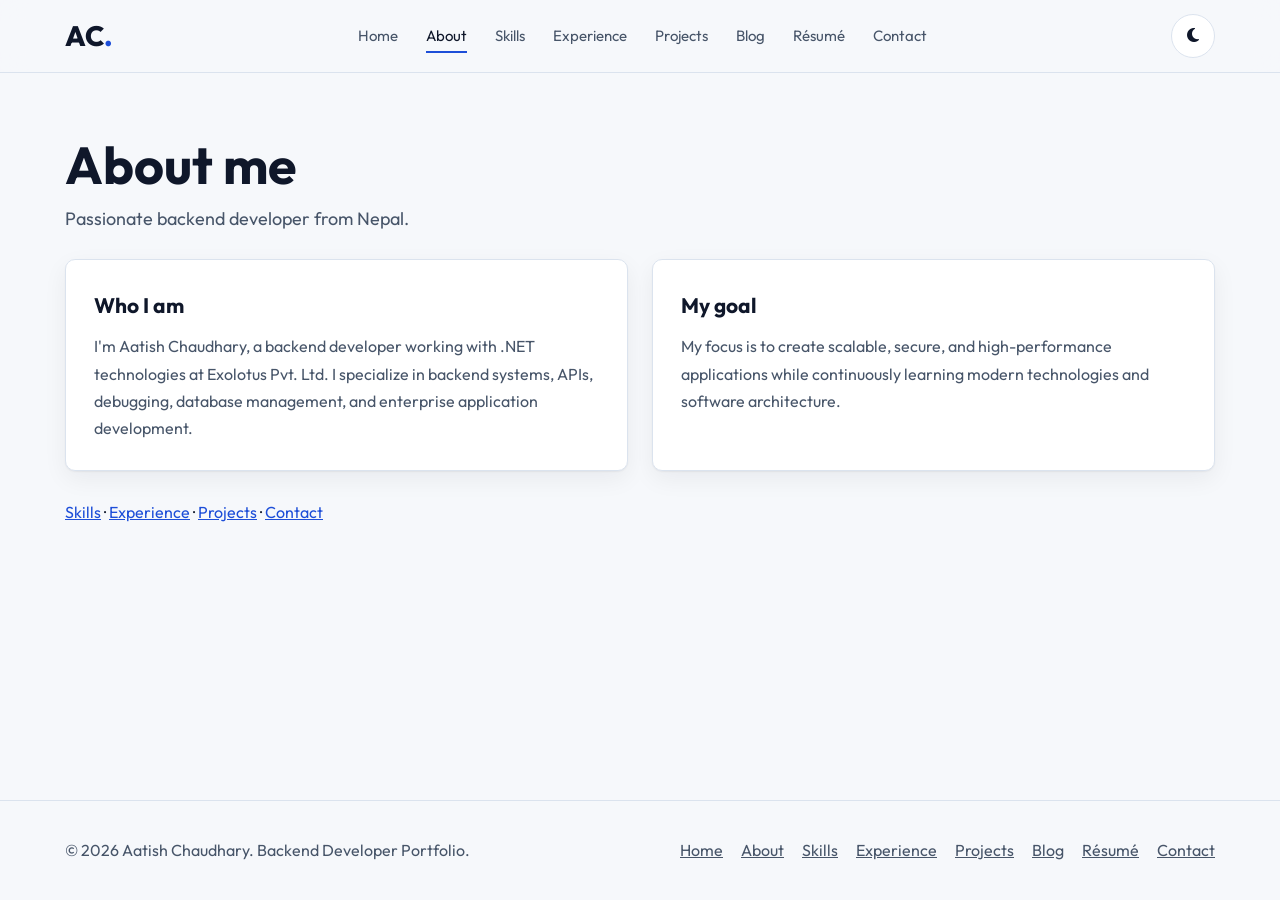
==== about.html @ acc93df8 "new changes" ====
<!DOCTYPE html>
<html lang="en" data-theme="light">
<head>
<script async src="https://www.googletagmanager.com/gtag/js?id=G-N136J5QZ70"></script>
<script>window.dataLayer=window.dataLayer||[];function gtag(){dataLayer.push(arguments)}gtag('js',new Date());gtag('config','G-N136J5QZ70');</script>
<script>try{var t=localStorage.getItem('theme')||(matchMedia('(prefers-color-scheme: dark)').matches?'dark':'light');document.documentElement.dataset.theme=t}catch(e){}</script>
<meta charset="UTF-8"><meta name="viewport" content="width=device-width, initial-scale=1.0">
<title>About Aatish Chaudhary | .NET Backend Developer from Nepal</title><meta name="description" content="Learn about Aatish Chaudhary, a .NET backend developer from Nepal focused on scalable, secure APIs, database management and enterprise applications.">
<link rel="canonical" href="https://aatishchaudhary.com.np/about.html">
<meta property="og:title" content="About Aatish Chaudhary | .NET Backend Developer from Nepal"><meta property="og:description" content="Learn about Aatish Chaudhary, a .NET backend developer from Nepal focused on scalable, secure APIs, database management and enterprise applications."><meta property="og:type" content="website"><meta property="og:url" content="https://aatishchaudhary.com.np/about.html">
<link rel="preconnect" href="https://fonts.googleapis.com"><link rel="preconnect" href="https://fonts.gstatic.com" crossorigin>
<link href="https://fonts.googleapis.com/css2?family=Outfit:wght@300;400;500;600;700;800&display=swap" rel="stylesheet">
<link rel="stylesheet" href="https://cdnjs.cloudflare.com/ajax/libs/font-awesome/6.5.2/css/all.min.css"/>
<link rel="stylesheet" href="assets/css/portfolio.css">
<script src="assets/js/portfolio.js" defer></script>
<script type="application/ld+json">{"@context": "https://schema.org", "@type": "BreadcrumbList", "itemListElement": [{"@type": "ListItem", "position": 1, "name": "Home", "item": "https://aatishchaudhary.com.np/"}, {"@type": "ListItem", "position": 2, "name": "About", "item": "https://aatishchaudhary.com.np/about.html"}]}</script>
</head>
<body data-page="about"><main><div class="container"><div class="page-head"><h1>About me</h1><p>Passionate backend developer from Nepal.</p></div>
<div class="grid"><div class="card"><h3>Who I am</h3><p>I'm Aatish Chaudhary, a backend developer working with .NET technologies at Exolotus Pvt. Ltd. I specialize in backend systems, APIs, debugging, database management, and enterprise application development.</p></div>
<div class="card"><h3>My goal</h3><p>My focus is to create scalable, secure, and high-performance applications while continuously learning modern technologies and software architecture.</p></div></div>
<p style="margin-top:28px"><a href="skills.html">Skills</a> · <a href="experience.html">Experience</a> · <a href="projects.html">Projects</a> · <a href="contact.html">Contact</a></p></div></main></body></html>
---- assets/css/portfolio.css ----
:root{--bg:#f6f8fb;--surface:#fff;--text:#0f172a;--muted:#475569;--line:#dbe3ee;--accent:#1d4ed8;--accent-soft:#e0e9ff;--on-accent:#fff;--bgimg:.05;--r:10px;--shadow:0 1px 2px rgba(15,23,42,.06),0 8px 24px rgba(15,23,42,.06)}
:root[data-theme=dark]{--bg:#020617;--surface:#0b1426;--text:#f1f5f9;--muted:#a9b8cc;--line:#1e2b45;--accent:#60a5fa;--accent-soft:#13264d;--on-accent:#04122e;--bgimg:.1;--shadow:0 8px 24px rgba(0,0,0,.4)}
*{margin:0;padding:0;box-sizing:border-box}
html{scroll-behavior:smooth}
body{font-family:'Outfit',system-ui,sans-serif;background:var(--bg);color:var(--text);line-height:1.7;overflow-x:hidden;min-height:100vh;display:flex;flex-direction:column}
body::before{content:'';position:fixed;inset:0;background:url('https://images.unsplash.com/photo-1516321318423-f06f85e504b3?q=80&w=1600&auto=format&fit=crop') center/cover;opacity:var(--bgimg);z-index:-1}
main{flex:1}
a{color:var(--accent)}
:focus-visible{outline:3px solid var(--accent);outline-offset:3px}
.container{width:90%;max-width:1150px;margin:auto}
.skip{position:absolute;left:-999px}.skip:focus{left:8px;top:8px;background:var(--surface);padding:8px 12px;z-index:99}
header{position:sticky;top:0;z-index:50;background:color-mix(in srgb,var(--bg) 88%,transparent);backdrop-filter:blur(12px);border-bottom:1px solid var(--line)}
nav{height:72px;display:flex;align-items:center;justify-content:space-between;gap:16px}
.logo{font-size:28px;font-weight:800;color:var(--text);text-decoration:none}.logo span{color:var(--accent)}
.nav-links{display:flex;gap:28px;list-style:none}
.nav-links a{color:var(--muted);text-decoration:none;font-size:15px;padding:6px 0;border-bottom:2px solid transparent}
.nav-links a:hover{color:var(--text)}.nav-links a[aria-current=page]{color:var(--text);border-color:var(--accent)}
.icon-btn{width:44px;height:44px;border-radius:50%;border:1px solid var(--line);background:var(--surface);color:var(--text);cursor:pointer;font-size:16px}
.right{display:flex;gap:10px;align-items:center}.menu-btn{display:none}
.btn{display:inline-block;padding:13px 26px;border-radius:var(--r);font:600 15px 'Outfit',sans-serif;text-decoration:none;border:1px solid var(--line);color:var(--text);background:var(--surface);cursor:pointer;transition:transform .2s}
.btn:hover{transform:translateY(-2px)}.btn-primary{background:var(--accent);color:var(--on-accent);border-color:var(--accent)}
.hero{padding:72px 0}
.hero-grid{display:grid;grid-template-columns:1.15fr .85fr;gap:56px;align-items:center}
.hero h1{font-size:clamp(40px,7vw,72px);line-height:1.05;font-weight:800;margin-bottom:12px}
.typing{font-size:clamp(22px,3.5vw,32px);font-weight:600;color:var(--accent);min-height:46px}
.hero p.lead{color:var(--muted);max-width:60ch;font-size:18px;margin:12px 0 28px}
.row{display:flex;gap:14px;flex-wrap:wrap;align-items:center}
.social{display:flex;gap:12px;margin-top:28px}
.social a{width:44px;height:44px;border-radius:50%;border:1px solid var(--line);display:grid;place-items:center;color:var(--muted);text-decoration:none;background:var(--surface)}
.social a:hover{color:var(--accent);border-color:var(--accent)}
.photo{max-width:440px;margin-inline:auto;padding:12px;border:1px solid var(--line);border-radius:18px;background:var(--surface);box-shadow:var(--shadow)}
.photo img{display:block;width:100%;aspect-ratio:4/5;object-fit:cover;object-position:top;border-radius:10px}
section.block{padding:72px 0}
.page-head{padding:64px 0 24px}.page-head h1{font-size:clamp(34px,5vw,52px);line-height:1.1}.page-head p{color:var(--muted);max-width:60ch;margin-top:10px;font-size:18px}
h2.title{font-size:clamp(28px,4vw,38px);margin-bottom:8px}.sub{color:var(--muted);margin-bottom:32px;max-width:60ch}
.grid{display:grid;grid-template-columns:repeat(auto-fit,minmax(280px,1fr));gap:24px}
.card{background:var(--surface);border:1px solid var(--line);border-radius:var(--r);padding:28px;box-shadow:var(--shadow)}
.card h3{font-size:21px;margin-bottom:10px}.card p,.card li{color:var(--muted)}.card ul{padding-left:20px}
.card .ico{font-size:30px;color:var(--accent);margin-bottom:14px}
.card img.proj{display:block;width:100%;aspect-ratio:16/10;object-fit:cover;border-radius:8px;margin-bottom:18px}
.tags{display:flex;gap:8px;flex-wrap:wrap;margin-top:16px;list-style:none;padding:0!important}
.tags li{background:var(--accent-soft);color:var(--accent)!important;padding:4px 12px;border-radius:50px;font-size:13px}
.filters{display:flex;gap:8px;flex-wrap:wrap;margin-bottom:28px}
.filters button{padding:9px 16px;border-radius:50px;border:1px solid var(--line);background:var(--surface);color:var(--text);font:500 14px 'Outfit',sans-serif;cursor:pointer;min-height:44px}
.filters button[aria-pressed=true]{background:var(--accent);color:var(--on-accent);border-color:var(--accent)}
.empty{padding:32px;text-align:center;color:var(--muted);border:1px dashed var(--line);border-radius:var(--r)}
.timeline{border-left:2px solid var(--line);padding-left:28px;margin-left:6px}
.timeline .card{position:relative}.timeline .card::before{content:'';position:absolute;left:-37px;top:34px;width:14px;height:14px;border-radius:50%;background:var(--accent);border:3px solid var(--bg)}
form label{display:block;font-weight:500;margin:0 0 6px}
form .f{margin-bottom:18px}
form input,form textarea{width:100%;padding:13px;border-radius:var(--r);border:1px solid var(--line);background:var(--bg);color:var(--text);font:inherit}
form textarea{min-height:140px;resize:vertical}
form [aria-invalid=true]{border-color:#dc2626}
.err{color:#dc2626;font-size:14px;min-height:20px}:root[data-theme=dark] .err{color:#f87171}
#status{margin-top:16px;padding:12px 14px;border-radius:var(--r);background:var(--accent-soft)}#status:empty{display:none}
footer{border-top:1px solid var(--line);padding:36px 0;color:var(--muted);margin-top:40px}
footer .container{display:flex;justify-content:space-between;gap:16px;flex-wrap:wrap}
footer ul{display:flex;gap:18px;list-style:none;flex-wrap:wrap}footer a{color:var(--muted)}
@media(max-width:992px){.hero-grid{grid-template-columns:1fr}.photo{order:-1;max-width:340px}}
@media(max-width:768px){.menu-btn{display:block}
.nav-links{display:none;position:absolute;top:72px;left:0;right:0;flex-direction:column;gap:0;background:var(--surface);border-bottom:1px solid var(--line);padding:8px 5%}
.nav-links.open{display:flex}.nav-links a{display:block;padding:14px 0;border:0}}
@media(prefers-reduced-motion:reduce){*{transition:none!important;scroll-behavior:auto!important}}
.prose{max-width:70ch}.prose p{margin-bottom:14px;color:var(--muted)}.prose h2{margin:28px 0 10px}.crumb{font-size:14px;color:var(--muted);padding-top:24px}.crumb a{color:var(--muted)}
@media print{header,footer,.noprint,body::before{display:none!important}body{background:#fff;color:#000}.card{box-shadow:none}}
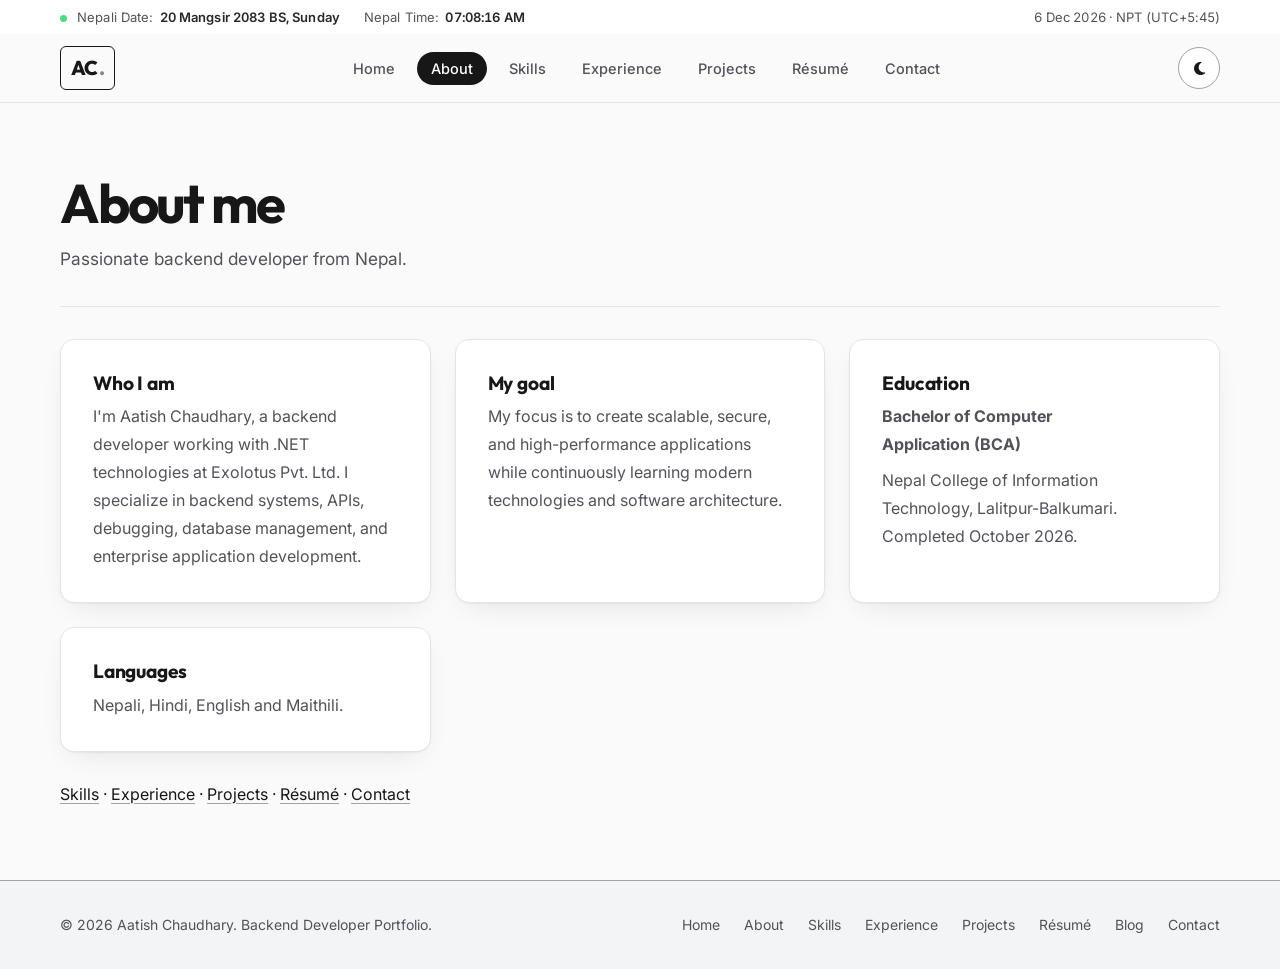
==== commit 43bd32ab: "new site" ====
--- a/about.html
+++ b/about.html
@@ -7,15 +7,18 @@
 <meta charset="UTF-8"><meta name="viewport" content="width=device-width, initial-scale=1.0">
 <title>About Aatish Chaudhary | .NET Backend Developer from Nepal</title><meta name="description" content="Learn about Aatish Chaudhary, a .NET backend developer from Nepal focused on scalable, secure APIs, database management and enterprise applications.">
 <link rel="canonical" href="https://aatishchaudhary.com.np/about.html">
-<meta property="og:title" content="About Aatish Chaudhary | .NET Backend Developer from Nepal"><meta property="og:description" content="Learn about Aatish Chaudhary, a .NET backend developer from Nepal focused on scalable, secure APIs, database management and enterprise applications."><meta property="og:type" content="website"><meta property="og:url" content="https://aatishchaudhary.com.np/about.html">
+<meta property="og:title" content="About Aatish Chaudhary | .NET Backend Developer from Nepal"><meta property="og:description" content="Learn about Aatish Chaudhary, a .NET backend developer from Nepal focused on scalable, secure APIs, database management and enterprise applications."><meta property="og:type" content="website"><meta property="og:url" content="https://aatishchaudhary.com.np/about.html"><meta property="og:image" content="https://raw.githubusercontent.com/aatishchuadhary/portfolio-of-aatish/main/WhatsApp%20Image%202025-12-04%20at%2020.26.14_7cd4a3ca.jpg">
 <link rel="preconnect" href="https://fonts.googleapis.com"><link rel="preconnect" href="https://fonts.gstatic.com" crossorigin>
-<link href="https://fonts.googleapis.com/css2?family=Outfit:wght@300;400;500;600;700;800&display=swap" rel="stylesheet">
+<link href="https://fonts.googleapis.com/css2?family=Inter:wght@400;500;600&family=Outfit:wght@300;400;500;600;700;800&display=swap" rel="stylesheet">
 <link rel="stylesheet" href="https://cdnjs.cloudflare.com/ajax/libs/font-awesome/6.5.2/css/all.min.css"/>
 <link rel="stylesheet" href="assets/css/portfolio.css">
+<script src="assets/js/nepali-date.js" defer></script>
 <script src="assets/js/portfolio.js" defer></script>
 <script type="application/ld+json">{"@context": "https://schema.org", "@type": "BreadcrumbList", "itemListElement": [{"@type": "ListItem", "position": 1, "name": "Home", "item": "https://aatishchaudhary.com.np/"}, {"@type": "ListItem", "position": 2, "name": "About", "item": "https://aatishchaudhary.com.np/about.html"}]}</script>
 </head>
 <body data-page="about"><main><div class="container"><div class="page-head"><h1>About me</h1><p>Passionate backend developer from Nepal.</p></div>
 <div class="grid"><div class="card"><h3>Who I am</h3><p>I'm Aatish Chaudhary, a backend developer working with .NET technologies at Exolotus Pvt. Ltd. I specialize in backend systems, APIs, debugging, database management, and enterprise application development.</p></div>
-<div class="card"><h3>My goal</h3><p>My focus is to create scalable, secure, and high-performance applications while continuously learning modern technologies and software architecture.</p></div></div>
-<p style="margin-top:28px"><a href="skills.html">Skills</a> · <a href="experience.html">Experience</a> · <a href="projects.html">Projects</a> · <a href="contact.html">Contact</a></p></div></main></body></html>
+<div class="card"><h3>My goal</h3><p>My focus is to create scalable, secure, and high-performance applications while continuously learning modern technologies and software architecture.</p></div>
+<div class="card"><h3>Education</h3><p><strong>Bachelor of Computer Application (BCA)</strong></p><p>Nepal College of Information Technology, Lalitpur-Balkumari. Completed October 2026.</p></div>
+<div class="card"><h3>Languages</h3><p>Nepali, Hindi, English and Maithili.</p></div></div>
+<p style="margin-top:28px"><a href="skills.html">Skills</a> · <a href="experience.html">Experience</a> · <a href="projects.html">Projects</a> · <a href="resume.html">Résumé</a> · <a href="contact.html">Contact</a></p></div></main></body></html>
--- a/assets/css/portfolio.css
+++ b/assets/css/portfolio.css
@@ -1,65 +1,798 @@
-:root{--bg:#f6f8fb;--surface:#fff;--text:#0f172a;--muted:#475569;--line:#dbe3ee;--accent:#1d4ed8;--accent-soft:#e0e9ff;--on-accent:#fff;--bgimg:.05;--r:10px;--shadow:0 1px 2px rgba(15,23,42,.06),0 8px 24px rgba(15,23,42,.06)}
-:root[data-theme=dark]{--bg:#020617;--surface:#0b1426;--text:#f1f5f9;--muted:#a9b8cc;--line:#1e2b45;--accent:#60a5fa;--accent-soft:#13264d;--on-accent:#04122e;--bgimg:.1;--shadow:0 8px 24px rgba(0,0,0,.4)}
+/* Aatish Chaudhary portfolio — black & white design system. Static, no build step. */
+
+/* Aatish Chaudhary Portfolio — Accessible Light & Dark Theme */
+
+:root {
+  color-scheme: light;
+
+  --bg: #fafafa;
+  --surface: #ffffff;
+  --surface-2: #f3f4f6;
+
+  --text: #171717;
+  --muted: #52525b;
+  --line: #e4e4e7;
+  --line-strong: #a1a1aa;
+
+  --accent: #2563eb;
+  --on-ink: #ffffff;
+  --ink: #171717;
+
+  /* Date and time bar */
+  --bar-bg: #ffffff;
+  --bar-text: #27272a;
+  --bar-muted: #52525b;
+
+  --bgimg: 0.035;
+  --bgfilter: grayscale(1);
+
+  --r: 6px;
+  --r-lg: 12px;
+
+  --shadow:
+    0 1px 2px rgba(0, 0, 0, 0.05),
+    0 10px 30px -12px rgba(0, 0, 0, 0.12);
+
+  --shadow-hover:
+    0 2px 4px rgba(0, 0, 0, 0.06),
+    0 18px 40px -14px rgba(0, 0, 0, 0.2);
+
+  --font-head: 'Outfit', system-ui, sans-serif;
+  --font-body: 'Inter', system-ui, -apple-system, 'Segoe UI', sans-serif;
+
+  --s1: 4px;
+  --s2: 8px;
+  --s3: 12px;
+  --s4: 16px;
+  --s5: 24px;
+  --s6: 32px;
+  --s7: 48px;
+  --s8: 72px;
+  --s9: 104px;
+}
+
+/* DARK MODE */
+:root[data-theme="dark"] {
+  color-scheme: dark;
+
+  --bg: #111113;
+  --surface: #18181b;
+  --surface-2: #232327;
+
+  --text: #f4f4f5;
+  --muted: #b4b4bd;
+  --line: #303036;
+  --line-strong: #52525b;
+
+  --accent: #93b4ff;
+  --on-ink: #111113;
+  --ink: #f4f4f5;
+
+  /* Date and time bar */
+  --bar-bg: #18181b;
+  --bar-text: #f4f4f5;
+  --bar-muted: #b4b4bd;
+
+  --bgimg: 0.06;
+  --bgfilter: grayscale(1);
+
+  --shadow:
+    0 1px 2px rgba(0, 0, 0, 0.4),
+    0 12px 32px -12px rgba(0, 0, 0, 0.7);
+
+  --shadow-hover:
+    0 2px 4px rgba(0, 0, 0, 0.5),
+    0 20px 44px -14px rgba(0, 0, 0, 0.85);
+}
+
+
 *{margin:0;padding:0;box-sizing:border-box}
-html{scroll-behavior:smooth}
-body{font-family:'Outfit',system-ui,sans-serif;background:var(--bg);color:var(--text);line-height:1.7;overflow-x:hidden;min-height:100vh;display:flex;flex-direction:column}
-body::before{content:'';position:fixed;inset:0;background:url('https://images.unsplash.com/photo-1516321318423-f06f85e504b3?q=80&w=1600&auto=format&fit=crop') center/cover;opacity:var(--bgimg);z-index:-1}
-main{flex:1}
-a{color:var(--accent)}
-:focus-visible{outline:3px solid var(--accent);outline-offset:3px}
-.container{width:90%;max-width:1150px;margin:auto}
-.skip{position:absolute;left:-999px}.skip:focus{left:8px;top:8px;background:var(--surface);padding:8px 12px;z-index:99}
-header{position:sticky;top:0;z-index:50;background:color-mix(in srgb,var(--bg) 88%,transparent);backdrop-filter:blur(12px);border-bottom:1px solid var(--line)}
-nav{height:72px;display:flex;align-items:center;justify-content:space-between;gap:16px}
-.logo{font-size:28px;font-weight:800;color:var(--text);text-decoration:none}.logo span{color:var(--accent)}
-.nav-links{display:flex;gap:28px;list-style:none}
-.nav-links a{color:var(--muted);text-decoration:none;font-size:15px;padding:6px 0;border-bottom:2px solid transparent}
-.nav-links a:hover{color:var(--text)}.nav-links a[aria-current=page]{color:var(--text);border-color:var(--accent)}
-.icon-btn{width:44px;height:44px;border-radius:50%;border:1px solid var(--line);background:var(--surface);color:var(--text);cursor:pointer;font-size:16px}
-.right{display:flex;gap:10px;align-items:center}.menu-btn{display:none}
-.btn{display:inline-block;padding:13px 26px;border-radius:var(--r);font:600 15px 'Outfit',sans-serif;text-decoration:none;border:1px solid var(--line);color:var(--text);background:var(--surface);cursor:pointer;transition:transform .2s}
-.btn:hover{transform:translateY(-2px)}.btn-primary{background:var(--accent);color:var(--on-accent);border-color:var(--accent)}
-.hero{padding:72px 0}
-.hero-grid{display:grid;grid-template-columns:1.15fr .85fr;gap:56px;align-items:center}
-.hero h1{font-size:clamp(40px,7vw,72px);line-height:1.05;font-weight:800;margin-bottom:12px}
-.typing{font-size:clamp(22px,3.5vw,32px);font-weight:600;color:var(--accent);min-height:46px}
-.hero p.lead{color:var(--muted);max-width:60ch;font-size:18px;margin:12px 0 28px}
-.row{display:flex;gap:14px;flex-wrap:wrap;align-items:center}
-.social{display:flex;gap:12px;margin-top:28px}
-.social a{width:44px;height:44px;border-radius:50%;border:1px solid var(--line);display:grid;place-items:center;color:var(--muted);text-decoration:none;background:var(--surface)}
-.social a:hover{color:var(--accent);border-color:var(--accent)}
-.photo{max-width:440px;margin-inline:auto;padding:12px;border:1px solid var(--line);border-radius:18px;background:var(--surface);box-shadow:var(--shadow)}
-.photo img{display:block;width:100%;aspect-ratio:4/5;object-fit:cover;object-position:top;border-radius:10px}
-section.block{padding:72px 0}
-.page-head{padding:64px 0 24px}.page-head h1{font-size:clamp(34px,5vw,52px);line-height:1.1}.page-head p{color:var(--muted);max-width:60ch;margin-top:10px;font-size:18px}
-h2.title{font-size:clamp(28px,4vw,38px);margin-bottom:8px}.sub{color:var(--muted);margin-bottom:32px;max-width:60ch}
-.grid{display:grid;grid-template-columns:repeat(auto-fit,minmax(280px,1fr));gap:24px}
-.card{background:var(--surface);border:1px solid var(--line);border-radius:var(--r);padding:28px;box-shadow:var(--shadow)}
-.card h3{font-size:21px;margin-bottom:10px}.card p,.card li{color:var(--muted)}.card ul{padding-left:20px}
-.card .ico{font-size:30px;color:var(--accent);margin-bottom:14px}
-.card img.proj{display:block;width:100%;aspect-ratio:16/10;object-fit:cover;border-radius:8px;margin-bottom:18px}
-.tags{display:flex;gap:8px;flex-wrap:wrap;margin-top:16px;list-style:none;padding:0!important}
-.tags li{background:var(--accent-soft);color:var(--accent)!important;padding:4px 12px;border-radius:50px;font-size:13px}
-.filters{display:flex;gap:8px;flex-wrap:wrap;margin-bottom:28px}
-.filters button{padding:9px 16px;border-radius:50px;border:1px solid var(--line);background:var(--surface);color:var(--text);font:500 14px 'Outfit',sans-serif;cursor:pointer;min-height:44px}
-.filters button[aria-pressed=true]{background:var(--accent);color:var(--on-accent);border-color:var(--accent)}
-.empty{padding:32px;text-align:center;color:var(--muted);border:1px dashed var(--line);border-radius:var(--r)}
-.timeline{border-left:2px solid var(--line);padding-left:28px;margin-left:6px}
-.timeline .card{position:relative}.timeline .card::before{content:'';position:absolute;left:-37px;top:34px;width:14px;height:14px;border-radius:50%;background:var(--accent);border:3px solid var(--bg)}
-form label{display:block;font-weight:500;margin:0 0 6px}
-form .f{margin-bottom:18px}
-form input,form textarea{width:100%;padding:13px;border-radius:var(--r);border:1px solid var(--line);background:var(--bg);color:var(--text);font:inherit}
+html{scroll-behavior:smooth;-webkit-text-size-adjust:100%}
+html.theme-anim *,html.theme-anim *::before,html.theme-anim *::after{transition:background-color .25s,color .25s,border-color .25s,box-shadow .25s!important}
+body{font-family:var(--font-body);font-size:16px;background:var(--bg);color:var(--text);line-height:1.7;overflow-x:hidden;min-height:100vh;display:flex;flex-direction:column;-webkit-font-smoothing:antialiased}
+body::before{content:'';position:fixed;inset:0;background:url('https://images.unsplash.com/photo-1516321318423-f06f85e504b3?q=80&w=1600&auto=format&fit=crop') center/cover;opacity:var(--bgimg);filter:var(--bgfilter);z-index:-1;pointer-events:none}
+main{flex:1;animation:pagein .45s ease both}
+@keyframes pagein{from{opacity:0;transform:translateY(6px)}to{opacity:1;transform:none}}
+h1,h2,h3,h4{font-family:var(--font-head);letter-spacing:-.015em;line-height:1.15;font-weight:700}
+a{color:var(--text);text-decoration-color:var(--line-strong);text-underline-offset:3px}
+a:hover{text-decoration-color:var(--text)}
+img{max-width:100%}
+:focus-visible{outline:3px solid var(--accent);outline-offset:3px;border-radius:3px}
+.container{width:min(92%,1160px);margin-inline:auto}
+.skip{position:absolute;left:-999px}.skip:focus{left:8px;top:8px;background:var(--surface);color:var(--text);padding:8px 12px;z-index:99;border:1px solid var(--line-strong)}
+.sr-only{position:absolute;width:1px;height:1px;overflow:hidden;clip:rect(0 0 0 0);white-space:nowrap}
+
+/* ---------- header + Nepal date/time bar ---------- */
+header{position:sticky;top:0;z-index:50;background:color-mix(in srgb,var(--bg) 90%,transparent);backdrop-filter:blur(14px);-webkit-backdrop-filter:blur(14px);border-bottom:1px solid var(--line)}
+.infobar{background:var(--bar-bg);color:var(--bar-text);font-size:13px;line-height:1.3}
+.infobar-in{display:flex;align-items:center;justify-content:space-between;gap:var(--s2) var(--s5);flex-wrap:wrap;min-height:34px;padding-block:6px}
+.ib-k{color:var(--bar-muted);margin-right:6px}
+.infobar strong{font-weight:600;font-variant-numeric:tabular-nums}
+.ib-left{display:flex;gap:var(--s2) var(--s5);flex-wrap:wrap;align-items:center}
+.ib-sub{color:var(--bar-muted);font-variant-numeric:tabular-nums}
+.ib-dot{display:inline-block;width:6px;height:6px;border-radius:50%;background:#7ee787;margin-right:8px;vertical-align:middle}
+nav{height:68px;display:flex;align-items:center;justify-content:space-between;gap:var(--s4)}
+.logo{font:800 26px var(--font-head);color:var(--text);text-decoration:none;letter-spacing:-.03em}
+.logo span{color:var(--muted)}
+.nav-links{display:flex;gap:var(--s5);list-style:none}
+.nav-links a{color:var(--muted);text-decoration:none;font-size:14.5px;font-weight:500;padding:6px 0;border-bottom:2px solid transparent;transition:color .2s,border-color .2s}
+.nav-links a:hover{color:var(--text)}
+.nav-links a[aria-current=page]{color:var(--text);border-color:var(--text)}
+.right{display:flex;gap:var(--s2);align-items:center}
+.icon-btn{width:42px;height:42px;border-radius:50%;border:1px solid var(--line-strong);background:var(--surface);color:var(--text);cursor:pointer;font-size:15px;display:grid;place-items:center;transition:background .2s,transform .2s}
+.icon-btn:hover{background:var(--surface-2)}
+.menu-btn{display:none}
+
+/* ---------- buttons, tags ---------- */
+.btn{display:inline-flex;align-items:center;gap:8px;padding:12px 24px;min-height:44px;border-radius:var(--r);font:600 14.5px var(--font-body);text-decoration:none;border:1px solid var(--line-strong);color:var(--text);background:transparent;cursor:pointer;transition:transform .2s,background .2s,border-color .2s}
+.btn:hover{transform:translateY(-1px);border-color:var(--text);text-decoration:none}
+.btn-primary{background:var(--ink);color:var(--on-ink);border-color:var(--ink)}
+.btn-primary:hover{background:var(--ink);opacity:.88}
+.btn[disabled]{opacity:.6;cursor:not-allowed}
+.tags{display:flex;gap:var(--s2);flex-wrap:wrap;margin-top:var(--s4);list-style:none;padding:0!important}
+.tags li{border:1px solid var(--line-strong);color:var(--text)!important;padding:3px 11px;border-radius:50px;font-size:12.5px;font-weight:500;background:var(--surface-2)}
+.tags li.muted{color:var(--muted)!important;background:transparent;border-style:dashed}
+.badge{display:inline-block;font-size:11.5px;font-weight:600;letter-spacing:.06em;text-transform:uppercase;color:var(--muted);border:1px solid var(--line-strong);border-radius:4px;padding:2px 8px}
+
+/* ---------- hero ---------- */
+.hero{padding:var(--s8) 0 var(--s7)}
+.hero-grid{display:grid;grid-template-columns:1.2fr .8fr;gap:var(--s8);align-items:center}
+.eyebrow{font-size:13px;font-weight:600;letter-spacing:.12em;text-transform:uppercase;color:var(--muted);margin-bottom:var(--s3)}
+.hero h1{font-size:clamp(2.6rem,6.2vw,4.6rem);line-height:1.02;font-weight:800;letter-spacing:-.035em;margin-bottom:var(--s3)}
+.typing{font:600 clamp(1.25rem,2.6vw,1.75rem) var(--font-head);color:var(--muted);min-height:2.2rem}
+.typing::after{content:'';display:inline-block;width:2px;height:1.1em;background:var(--text);margin-left:4px;vertical-align:-.15em;animation:blink 1s steps(1) infinite}
+@keyframes blink{50%{opacity:0}}
+.hero p.lead{color:var(--muted);max-width:56ch;font-size:1.08rem;margin:var(--s4) 0 var(--s5)}
+.row{display:flex;gap:var(--s3);flex-wrap:wrap;align-items:center}
+.social{display:flex;gap:var(--s3);margin-top:var(--s6)}
+.social a{width:42px;height:42px;border-radius:50%;border:1px solid var(--line-strong);display:grid;place-items:center;color:var(--muted);text-decoration:none;background:var(--surface);transition:color .2s,border-color .2s,transform .2s}
+.social a:hover{color:var(--text);border-color:var(--text);transform:translateY(-2px)}
+.photo{max-width:420px;margin-inline:auto;padding:10px;border:1px solid var(--line);border-radius:var(--r-lg);background:var(--surface);box-shadow:var(--shadow)}
+.photo img{display:block;width:100%;aspect-ratio:3/4;object-fit:cover;object-position:center 30%;border-radius:var(--r)}
+.stats{display:grid;grid-template-columns:repeat(auto-fit,minmax(150px,1fr));gap:1px;background:var(--line);border:1px solid var(--line);border-radius:var(--r-lg);overflow:hidden;margin-top:var(--s7)}
+.stats div{background:var(--surface);padding:var(--s4) var(--s5)}
+.stats b{display:block;font:700 1.05rem var(--font-head)}.stats span{font-size:13px;color:var(--muted)}
+
+/* ---------- sections ---------- */
+section.block{padding:var(--s8) 0}
+section.block.alt{background:var(--surface-2);border-block:1px solid var(--line)}
+.page-head{padding:var(--s8) 0 var(--s5)}
+.page-head h1{font-size:clamp(2.1rem,4.8vw,3.4rem);line-height:1.05;letter-spacing:-.03em}
+.page-head p{color:var(--muted);max-width:60ch;margin-top:var(--s3);font-size:1.08rem}
+h2.title{font-size:clamp(1.7rem,3.4vw,2.4rem);margin-bottom:var(--s2)}
+.sub{color:var(--muted);margin-bottom:var(--s6);max-width:60ch}
+.grid{display:grid;grid-template-columns:repeat(auto-fit,minmax(280px,1fr));gap:var(--s5)}
+.grid.two{grid-template-columns:repeat(auto-fit,minmax(340px,1fr))}
+.card{background:var(--surface);border:1px solid var(--line);border-radius:var(--r-lg);padding:var(--s6);box-shadow:var(--shadow);transition:transform .25s,box-shadow .25s,border-color .25s}
+.card h3{font-size:1.2rem;margin-bottom:var(--s2)}
+.card p,.card li{color:var(--muted)}.card p+p{margin-top:var(--s2)}
+.card ul{padding-left:20px}.card li{margin-bottom:4px}
+.card .ico{width:44px;height:44px;border:1px solid var(--line-strong);border-radius:var(--r);display:grid;place-items:center;font-size:18px;color:var(--text);margin-bottom:var(--s4);background:var(--surface-2)}
+.card.flat{box-shadow:none}
+.meta{font-size:13px;color:var(--muted);margin-bottom:var(--s2)}
+
+/* ---------- project cards ---------- */
+.proj-card{padding:0;overflow:hidden;display:flex;flex-direction:column}
+.proj-card:hover{transform:translateY(-4px);box-shadow:var(--shadow-hover);border-color:var(--line-strong)}
+.proj-card .body{padding:var(--s5) var(--s5) var(--s5);display:flex;flex-direction:column;flex:1}
+.proj-card h3 a{text-decoration:none}.proj-card h3 a::after{content:'';position:absolute;inset:0}
+.proj-card{position:relative}
+.proj-card .links{position:relative;z-index:2;margin-top:auto;padding-top:var(--s4);display:flex;gap:var(--s4);flex-wrap:wrap;font-size:14px;font-weight:600}
+.proj-card .links a{display:inline-flex;align-items:center;gap:6px}
+.card img.proj,.proj-card img.proj{display:block;width:100%;aspect-ratio:16/10;object-fit:cover}
+.card img.proj{border-radius:var(--r);margin-bottom:var(--s4)}
+.proj-card img.proj{filter:grayscale(.35);transition:filter .3s}
+.proj-card:hover img.proj{filter:none}
+.ph{aspect-ratio:16/10;display:grid;place-items:center;text-align:center;gap:6px;align-content:center;color:var(--muted);font-size:13px;background:repeating-linear-gradient(135deg,var(--surface-2) 0 12px,var(--surface) 12px 24px);border-bottom:1px solid var(--line)}
+.ph i{font-size:30px;color:var(--text)}
+.card .ph{border:1px solid var(--line);border-radius:var(--r);margin-bottom:var(--s4)}
+.filters{display:flex;gap:var(--s2);flex-wrap:wrap;margin-bottom:var(--s5)}
+.filters button{padding:8px 16px;border-radius:50px;border:1px solid var(--line-strong);background:var(--surface);color:var(--text);font:500 13.5px var(--font-body);cursor:pointer;min-height:40px;transition:background .2s}
+.filters button:hover{background:var(--surface-2)}
+.filters button[aria-pressed=true]{background:var(--ink);color:var(--on-ink);border-color:var(--ink)}
+.empty{padding:var(--s6);text-align:center;color:var(--muted);border:1px dashed var(--line-strong);border-radius:var(--r-lg)}
+.notice{border-left:3px solid var(--text);background:var(--surface-2);padding:var(--s4) var(--s5);border-radius:0 var(--r) var(--r) 0;color:var(--muted);font-size:.95rem}
+.notice strong{color:var(--text)}
+dl.facts{display:grid;grid-template-columns:max-content 1fr;gap:var(--s2) var(--s5)}
+dl.facts dt{font-weight:600;color:var(--text)}dl.facts dd{color:var(--muted)}
+
+/* ---------- timeline ---------- */
+.timeline{border-left:1px solid var(--line-strong);padding-left:var(--s6);margin-left:6px;display:grid;gap:var(--s5)}
+.timeline .card{position:relative}
+.timeline .card::before{content:'';position:absolute;left:calc(-1 * var(--s6) - 6px);top:34px;width:11px;height:11px;border-radius:50%;background:var(--ink);box-shadow:0 0 0 4px var(--bg)}
+
+/* ---------- forms ---------- */
+form label{display:block;font-weight:500;font-size:14px;margin:0 0 6px}
+form .f{margin-bottom:var(--s4)}
+form input,form textarea{width:100%;padding:12px 14px;border-radius:var(--r);border:1px solid var(--line-strong);background:var(--bg);color:var(--text);font:inherit}
+form input:hover,form textarea:hover{border-color:var(--muted)}
 form textarea{min-height:140px;resize:vertical}
 form [aria-invalid=true]{border-color:#dc2626}
-.err{color:#dc2626;font-size:14px;min-height:20px}:root[data-theme=dark] .err{color:#f87171}
-#status{margin-top:16px;padding:12px 14px;border-radius:var(--r);background:var(--accent-soft)}#status:empty{display:none}
-footer{border-top:1px solid var(--line);padding:36px 0;color:var(--muted);margin-top:40px}
-footer .container{display:flex;justify-content:space-between;gap:16px;flex-wrap:wrap}
-footer ul{display:flex;gap:18px;list-style:none;flex-wrap:wrap}footer a{color:var(--muted)}
-@media(max-width:992px){.hero-grid{grid-template-columns:1fr}.photo{order:-1;max-width:340px}}
-@media(max-width:768px){.menu-btn{display:block}
-.nav-links{display:none;position:absolute;top:72px;left:0;right:0;flex-direction:column;gap:0;background:var(--surface);border-bottom:1px solid var(--line);padding:8px 5%}
-.nav-links.open{display:flex}.nav-links a{display:block;padding:14px 0;border:0}}
-@media(prefers-reduced-motion:reduce){*{transition:none!important;scroll-behavior:auto!important}}
-.prose{max-width:70ch}.prose p{margin-bottom:14px;color:var(--muted)}.prose h2{margin:28px 0 10px}.crumb{font-size:14px;color:var(--muted);padding-top:24px}.crumb a{color:var(--muted)}
+.err{color:#b91c1c;font-size:13.5px;min-height:20px}:root[data-theme=dark] .err{color:#f87171}
+#status{margin-top:var(--s4);padding:12px 14px;border-radius:var(--r);background:var(--surface-2);border:1px solid var(--line)}#status:empty{display:none}
+
+/* ---------- footer ---------- */
+footer{border-top:1px solid var(--line);padding:var(--s6) 0;color:var(--muted);margin-top:var(--s7);font-size:14px}
+footer .container{display:flex;justify-content:space-between;gap:var(--s4);flex-wrap:wrap;align-items:center}
+footer ul{display:flex;gap:var(--s4) var(--s5);list-style:none;flex-wrap:wrap}footer a{color:var(--muted);text-decoration:none}footer a:hover{color:var(--text)}
+
+.prose{max-width:70ch}.prose p{margin-bottom:14px;color:var(--muted)}.prose h2{margin:28px 0 10px}
+.crumb{font-size:13.5px;color:var(--muted);padding-top:var(--s5)}.crumb a{color:var(--muted)}
+
+/* ---------- responsive ---------- */
+@media(max-width:992px){
+  .hero{padding-top:var(--s7)}
+  .hero-grid{grid-template-columns:1fr;gap:var(--s6)}
+  .photo{order:-1;max-width:300px}
+  .nav-links{gap:var(--s4)}
+}
+@media(max-width:820px){
+  .menu-btn{display:grid}
+  .nav-links{display:none;position:absolute;top:100%;left:0;right:0;flex-direction:column;gap:0;background:var(--surface);border-bottom:1px solid var(--line);padding:var(--s2) 4%;box-shadow:var(--shadow)}
+  .nav-links.open{display:flex}
+  .nav-links a{display:block;padding:14px 0;border:0;border-bottom:1px solid var(--line)}
+  .nav-links li:last-child a{border-bottom:0}
+}
+@media(max-width:640px){
+  section.block{padding:var(--s7) 0}
+  .page-head{padding:var(--s7) 0 var(--s4)}
+  .card{padding:var(--s5)}
+  .grid,.grid.two{grid-template-columns:1fr}
+  .ib-sub{display:none}
+  .infobar{font-size:12.5px}
+  dl.facts{grid-template-columns:1fr}
+  dl.facts dd{margin-bottom:var(--s2)}
+}
+@media(max-width:360px){.infobar-in{gap:2px 12px}.logo{font-size:22px}}
+@media(prefers-reduced-motion:reduce){*,*::before,*::after{transition:none!important;animation:none!important;scroll-behavior:auto!important}}
 @media print{header,footer,.noprint,body::before{display:none!important}body{background:#fff;color:#000}.card{box-shadow:none}}
+
+/* ---------- additions: project grid, inline code ---------- */
+.grid.proj-grid{grid-template-columns:repeat(auto-fit,minmax(min(100%,440px),1fr))}
+code{font:500 .88em ui-monospace,SFMono-Regular,Menlo,Consolas,monospace;background:var(--surface-2);border:1px solid var(--line);border-radius:4px;padding:1px 6px}
+.proj-card .badge{align-self:flex-start;margin-top:var(--s3)}
+nav.crumb{display:block;height:auto;justify-content:flex-start}
+
+/* =====================================================================
+   v2 design refinements (appended; overrides earlier rules)
+   ===================================================================== */
+:root{--ease:cubic-bezier(.2,.7,.2,1);--ring:0 0 0 1px var(--line)}
+:root[data-theme=dark]{--surface:#121214;--surface-2:#19191c;--line:#242428}
+body{line-height:1.75;text-rendering:optimizeLegibility}
+h1,h2,h3{text-wrap:balance}p,li{text-wrap:pretty}
+::selection{background:var(--ink);color:var(--on-ink)}
+
+/* top bar: live indicator */
+.ib-left>span:first-child::before{content:'';display:inline-block;width:7px;height:7px;border-radius:50%;background:#4ade80;margin-right:10px;vertical-align:middle;box-shadow:0 0 0 0 rgba(74,222,128,.6);animation:live 2.4s var(--ease) infinite}
+@keyframes live{0%{box-shadow:0 0 0 0 rgba(74,222,128,.55)}70%,100%{box-shadow:0 0 0 7px rgba(74,222,128,0)}}
+.infobar{letter-spacing:.01em}
+
+/* nav: pill states */
+.nav-links{gap:var(--s2)}
+.nav-links a{padding:8px 14px;border:0;border-radius:50px;transition:background .25s var(--ease),color .2s}
+.nav-links a:hover{background:var(--surface-2)}
+.nav-links a[aria-current=page]{background:var(--ink);color:var(--on-ink)}
+.logo{display:inline-grid;place-items:center;min-width:44px;height:44px;border:1.5px solid var(--text);border-radius:var(--r);font-size:20px;padding:0 8px}
+.logo span{color:inherit;opacity:.5}
+
+/* buttons */
+.btn{border-radius:50px;padding:12px 26px;transition:transform .25s var(--ease),box-shadow .25s var(--ease),background .2s,border-color .2s}
+.btn:hover{transform:translateY(-2px);box-shadow:0 8px 20px -10px rgba(0,0,0,.35)}
+.btn-primary:hover{opacity:1;box-shadow:0 10px 24px -10px rgba(0,0,0,.55)}
+
+/* hero */
+.hero{position:relative;padding:var(--s9) 0 var(--s7);overflow:hidden}
+.hero::before{content:'';position:absolute;inset:0;background-image:radial-gradient(var(--line-strong) 1px,transparent 1.2px);background-size:26px 26px;opacity:.55;-webkit-mask-image:radial-gradient(ellipse 70% 60% at 70% 35%,#000 20%,transparent 75%);mask-image:radial-gradient(ellipse 70% 60% at 70% 35%,#000 20%,transparent 75%);pointer-events:none}
+.hero>.container{position:relative}
+.eyebrow{display:inline-flex;align-items:center;gap:10px}
+.eyebrow::before{content:'';width:28px;height:1.5px;background:var(--text)}
+.hero h1{font-size:clamp(2.7rem,6.6vw,5rem);line-height:1;letter-spacing:-.04em}
+.photo{position:relative;border-radius:var(--r-lg);padding:10px;background:var(--surface)}
+.photo::after{content:'';position:absolute;inset:18px -14px -14px 18px;border:1.5px solid var(--text);border-radius:var(--r-lg);z-index:-1;opacity:.85}
+.photo img{border-radius:8px}
+.social a{transition:transform .25s var(--ease),background .2s,color .2s,border-color .2s}
+.social a:hover{background:var(--ink);color:var(--on-ink);border-color:var(--ink)}
+
+/* stats */
+.stats{border-radius:var(--r-lg);box-shadow:var(--shadow)}
+.stats div{transition:background .25s}
+.stats div:hover{background:var(--surface-2)}
+.stats b{font-size:1.1rem;letter-spacing:-.01em}
+
+/* section headings */
+h2.title{position:relative;padding-top:var(--s4);margin-bottom:var(--s3)}
+h2.title::before{content:'';position:absolute;top:0;left:0;width:36px;height:3px;background:var(--text);border-radius:3px}
+.card h2.title{padding-top:0}.card h2.title::before{display:none}
+.page-head{border-bottom:1px solid var(--line);margin-bottom:var(--s6);padding-bottom:var(--s6)}
+.page-head h1{letter-spacing:-.04em}
+section.block.alt{background:linear-gradient(180deg,var(--surface-2),var(--bg))}
+
+/* cards */
+.card{border-radius:14px;box-shadow:var(--shadow),inset 0 1px 0 rgba(255,255,255,.04)}
+.grid>.card:not(.proj-card):hover{transform:translateY(-3px);box-shadow:var(--shadow-hover);border-color:var(--line-strong)}
+.card .ico{border-radius:12px;transition:background .25s,color .25s,transform .3s var(--ease)}
+.card:hover .ico{background:var(--ink);color:var(--on-ink);transform:rotate(-6deg) scale(1.05)}
+.grid.two{align-items:start}
+.card h3{letter-spacing:-.01em}
+
+/* project cards */
+.proj-card{border-radius:16px}
+.proj-card .media{overflow:hidden}
+.proj-card img.proj{transition:transform .6s var(--ease),filter .3s}
+.proj-card:hover img.proj{transform:scale(1.04)}
+.proj-card .body{padding:var(--s5) var(--s5) var(--s5)}
+.proj-card .meta{text-transform:uppercase;letter-spacing:.1em;font-size:11.5px;font-weight:600}
+.proj-card h3{font-size:1.4rem}
+.proj-card .links a{text-decoration:none;border-bottom:1.5px solid var(--text);padding-bottom:1px}
+.proj-card .links a i{transition:transform .25s var(--ease);font-size:.8em}
+.proj-card .links a:hover i{transform:translateX(3px)}
+.ph{background:repeating-linear-gradient(135deg,var(--surface-2) 0 10px,var(--surface) 10px 20px)}
+.ph i{width:56px;height:56px;display:grid;place-items:center;border:1.5px solid var(--text);border-radius:50%;background:var(--surface);font-size:22px}
+
+/* tags / filters */
+.tags li{background:var(--surface-2);border-color:var(--line);transition:border-color .2s,background .2s}
+.tags li:hover{border-color:var(--text)}
+.filters button{transition:background .2s,color .2s,border-color .2s,transform .2s}
+.filters button:hover{border-color:var(--text);transform:translateY(-1px)}
+
+/* timeline */
+.timeline{border-left:2px solid var(--line-strong)}
+.timeline .card::before{box-shadow:0 0 0 4px var(--bg),0 0 0 5.5px var(--line-strong)}
+
+/* notices, facts, forms */
+.notice{border-radius:0 12px 12px 0}
+form input,form textarea{border-radius:10px;transition:border-color .2s,box-shadow .2s}
+form input:focus,form textarea:focus{outline:0;border-color:var(--text);box-shadow:0 0 0 3px color-mix(in srgb,var(--text) 14%,transparent)}
+
+/* footer */
+footer{margin-top:var(--s8);background:var(--surface-2);border-top:1px solid var(--line-strong)}
+footer a{position:relative}
+footer a::after{content:'';position:absolute;left:0;right:0;bottom:-2px;height:1px;background:currentColor;transform:scaleX(0);transform-origin:left;transition:transform .25s var(--ease)}
+footer a:hover::after{transform:scaleX(1)}
+
+/* page-load stagger */
+@media(prefers-reduced-motion:no-preference){
+  .grid>.card,.stats,.hero-grid>*{animation:rise .6s var(--ease) both}
+  .grid>.card:nth-child(2){animation-delay:.06s}.grid>.card:nth-child(3){animation-delay:.12s}.grid>.card:nth-child(4){animation-delay:.18s}
+  @keyframes rise{from{opacity:0;transform:translateY(14px)}to{opacity:1;transform:none}}
+}
+@media(max-width:992px){.photo::after{inset:14px -8px -8px 14px}.hero{padding-top:var(--s7)}}
+@media(max-width:820px){.nav-links a{border-radius:var(--r);padding:14px 12px}.nav-links a[aria-current=page]{background:var(--surface-2);color:var(--text)}}
+@media(max-width:640px){.hero h1{font-size:clamp(2.3rem,11vw,3rem)}.photo::after{display:none}footer .container{flex-direction:column;align-items:flex-start}}
+.logo{display:inline-flex;align-items:center;white-space:nowrap;line-height:1;gap:1px;padding:0 10px}
+
+/* ===== full-bleed hero with photo (first screen) ===== */
+.hero.hero-full{position:relative;isolation:isolate;display:flex;align-items:center;min-height:max(560px,calc(100svh - 104px));padding:var(--s8) 0 calc(var(--s8) + var(--s6));color:#fff;overflow:hidden;background:#0a0a0b}
+.hero-full::before{display:none}
+.hero-bg{position:absolute;inset:0;width:100%;height:100%;object-fit:cover;object-position:68% 55%;z-index:-2}
+.hero-shade{position:absolute;inset:0;z-index:-1;background:linear-gradient(90deg,rgba(0,0,0,.82) 0%,rgba(0,0,0,.6) 36%,rgba(0,0,0,.12) 68%,rgba(0,0,0,0) 100%)}
+.hero-copy>*{max-width:600px}
+.hero-full .eyebrow{color:rgba(255,255,255,.8)}.hero-full .eyebrow::before{background:#fff}
+.hero-full h1{color:#fff}
+.hero-full .typing{color:rgba(255,255,255,.85)}.hero-full .typing::after{background:#fff}
+.hero-full p.lead{color:rgba(255,255,255,.88)}
+.hero-full .btn{color:#fff;border-color:rgba(255,255,255,.65);background:rgba(255,255,255,.08);-webkit-backdrop-filter:blur(4px);backdrop-filter:blur(4px)}
+.hero-full .btn:hover{border-color:#fff;background:rgba(255,255,255,.18)}
+.hero-full .btn-primary{background:#fff;color:#0a0a0b;border-color:#fff}
+.hero-full .btn-primary:hover{background:#fff}
+.hero-full .social a{color:#fff;background:rgba(0,0,0,.4);border-color:rgba(255,255,255,.55)}
+.hero-full .social a:hover{background:#fff;color:#0a0a0b;border-color:#fff}
+.hero-full + .container .stats{margin-top:calc(-1 * var(--s7));position:relative;z-index:2}
+@media(max-width:992px){
+  .hero.hero-full{align-items:flex-end;min-height:max(600px,calc(100svh - 100px));padding:var(--s8) 0 calc(var(--s7) + var(--s5))}
+  .hero-bg{object-position:72% 40%}
+  .hero-shade{background:linear-gradient(0deg,rgba(0,0,0,.9) 0%,rgba(0,0,0,.65) 45%,rgba(0,0,0,.05) 85%)}
+}
+
+/* ===== screenshots ===== */
+.proj-card .media img.proj,.proj-card .ph{aspect-ratio:2/1}
+.card img.proj.shot{aspect-ratio:auto;height:auto;object-fit:contain;border:1px solid var(--line);background:var(--surface-2)}
+.proj-card img.proj.shot{object-fit:cover;object-position:top left;border:0}
+.shots{display:grid;grid-template-columns:repeat(auto-fit,minmax(min(100%,480px),1fr));gap:var(--s5)}
+.shots figure{margin:0;background:var(--surface);border:1px solid var(--line);border-radius:14px;overflow:hidden;box-shadow:var(--shadow)}
+.shots img{display:block;width:100%;height:auto;border-bottom:1px solid var(--line)}
+.shots figcaption{padding:var(--s3) var(--s4);font-size:13.5px;color:var(--muted)}
+
+/* mobile hero: show the whole photo first, text below it (face never covered) */
+@media(max-width:700px){
+  .hero.hero-full{display:block;min-height:0;padding:0 0 var(--s7);background:#0a0a0b}
+  .hero-bg{position:static;display:block;width:100%;height:auto;aspect-ratio:3/4;max-height:78svh;object-fit:cover;object-position:60% 40%}
+  .hero-shade{display:none}
+  .hero-copy{padding-top:var(--s5)}
+  .hero-full + .container .stats{margin-top:var(--s5)}
+}
+
+/* ===== centered portrait hero: blurred photo as backdrop, sharp portrait in the middle ===== */
+.hero.hero-center{display:block;min-height:0;padding:var(--s7) 0 calc(var(--s8) + var(--s6));background:#0a0a0b}
+.hero.hero-center .hero-bg{position:absolute;inset:-6%;width:112%;height:112%;aspect-ratio:auto;max-height:none;object-fit:cover;object-position:center;filter:blur(26px) brightness(.55) saturate(1.15);z-index:-2}
+.hero.hero-center .hero-shade{display:block;background:radial-gradient(ellipse 80% 75% at 50% 45%,rgba(0,0,0,0) 0,rgba(0,0,0,.5) 100%),linear-gradient(0deg,rgba(0,0,0,.6),rgba(0,0,0,0) 40%)}
+.hc-grid{display:grid;grid-template-columns:minmax(0,1fr);gap:var(--s6);justify-items:center;text-align:center}
+.hc-left,.hc-right{max-width:640px}
+.hc-left .eyebrow{justify-content:center}.hc-left .eyebrow::before{display:none}
+.hc-left h1{font-size:clamp(2.4rem,9vw,3.4rem);line-height:1.02;margin-bottom:var(--s2)}
+.hc-right p.lead{margin:0 auto var(--s5)}
+.hc-right .row,.hc-right .social{justify-content:center}
+.hc-right .social{margin-top:var(--s5)}
+.hc-photo{margin:0;order:-1;height:min(520px,70svh);aspect-ratio:3/4;max-width:100%;border-radius:18px;overflow:hidden;border:1px solid rgba(255,255,255,.4);box-shadow:0 40px 90px -25px rgba(0,0,0,.75),0 0 0 8px rgba(255,255,255,.08)}
+.hc-photo img{display:block;width:100%;height:100%;object-fit:cover;object-position:50% 40%}
+@media(min-width:1100px){
+  .hero.hero-center{padding:var(--s8) 0 calc(var(--s8) + var(--s6))}
+  .hc-grid{grid-template-columns:minmax(0,1fr) auto minmax(0,1fr);gap:var(--s8);align-items:center;justify-items:stretch;text-align:left}
+  .hc-photo{order:0;height:min(560px,calc(100svh - 200px));justify-self:center}
+  .hc-left{text-align:right;justify-self:end}.hc-left .eyebrow{justify-content:flex-end}
+  .hc-left h1{font-size:clamp(2.2rem,3.4vw,3.1rem)}
+  .hc-right{justify-self:start}.hc-right p.lead{margin-left:0}
+  .hc-right .row,.hc-right .social{justify-content:flex-start}
+}
+@media(max-width:700px){.hero.hero-center{padding:var(--s6) 0 var(--s7)}.hc-photo{height:min(440px,62svh)}.hero.hero-center .hero-bg{position:absolute;height:112%}}
+
+/* ===== v6: full sharp photo as the hero background; text on the sides, subject stays clear in the middle ===== */
+.hero.hero-center{display:flex;align-items:center;min-height:max(600px,calc(100svh - 104px));padding:var(--s7) 0 calc(var(--s8) + var(--s6))}
+.hero.hero-center .hero-bg{inset:0;width:100%;height:100%;filter:none;object-fit:cover;object-position:50% 43%;z-index:-2}
+.hero.hero-center .hero-shade{background:linear-gradient(0deg,rgba(0,0,0,.72) 0%,rgba(0,0,0,.35) 38%,rgba(0,0,0,0) 65%)}
+.hc-grid{width:min(92%,1160px);align-items:end;align-self:stretch}
+.hc-spacer{display:none}
+.hc-left,.hc-right{text-shadow:0 2px 18px rgba(0,0,0,.55)}
+@media(min-width:1100px){
+  .hero.hero-center .hero-shade{background:linear-gradient(90deg,rgba(0,0,0,.78) 0%,rgba(0,0,0,.5) 24%,rgba(0,0,0,0) 40%,rgba(0,0,0,0) 60%,rgba(0,0,0,.5) 76%,rgba(0,0,0,.78) 100%)}
+  .hc-grid{grid-template-columns:minmax(0,1fr) minmax(300px,440px) minmax(0,1fr);align-items:center;align-self:center}
+  .hc-spacer{display:block}
+  .hc-left{padding-right:var(--s3)}
+  .hc-right{padding-left:var(--s3)}
+}
+@media(max-width:1099px){
+  .hero.hero-center{align-items:flex-end;min-height:max(720px,calc(100svh - 100px));padding:var(--s7) 0 var(--s6)}
+  .hero.hero-center .hero-bg{object-position:50% 30%}
+}
+@media(max-width:700px){
+  .hero.hero-center{min-height:max(700px,calc(100svh - 100px));padding:var(--s6) 0 var(--s7)}
+  .hc-right p.lead{display:none}
+  .hc-grid{gap:var(--s4)}
+}
+
+/* tablet/mobile: name at the top, actions at the bottom, face stays clear in the middle */
+@media(max-width:1099px){
+  .hero.hero-center .hero-shade{background:linear-gradient(180deg,rgba(0,0,0,.6) 0%,rgba(0,0,0,0) 32%),linear-gradient(0deg,rgba(0,0,0,.78) 0%,rgba(0,0,0,.35) 34%,rgba(0,0,0,0) 58%)}
+  .hc-grid{align-content:space-between;align-items:start}
+}
+
+
+/* Aatish homepage hero - final override */
+body[data-page="home"] .aatish-hero {
+  position: relative;
+  display: flex;
+  align-items: center;
+  isolation: isolate;
+  min-height: 680px;
+  min-height: max(680px, calc(100svh - 104px));
+  padding: 70px 0;
+  overflow: hidden;
+  background: #172638;
+  color: white;
+}
+
+body[data-page="home"] .aatish-hero > .hero-bg {
+  position: absolute;
+  inset: 0;
+  display: block;
+  width: 100%;
+  height: 100%;
+  max-height: none;
+  aspect-ratio: auto;
+  object-fit: cover;
+  object-position: center 40%;
+  filter: none;
+  z-index: -2;
+}
+
+body[data-page="home"] .aatish-hero > .hero-shade {
+  display: block;
+  position: absolute;
+  inset: 0;
+  z-index: -1;
+  background: linear-gradient(
+    90deg,
+    rgba(8, 18, 34, .88) 0%,
+    rgba(8, 18, 34, .78) 34%,
+    rgba(8, 18, 34, .38) 57%,
+    rgba(8, 18, 34, .04) 100%
+  );
+}
+
+body[data-page="home"] .aatish-hero .aatish-hero-content {
+  position: relative;
+  z-index: 1;
+  width: min(92%, 1160px);
+  margin-inline: auto;
+  text-align: left;
+}
+
+body[data-page="home"] .aatish-hero .eyebrow {
+  color: #dbeafe;
+  font-size: 14px;
+  letter-spacing: .04em;
+  text-transform: none;
+}
+
+body[data-page="home"] .aatish-hero .eyebrow::before {
+  display: none;
+}
+
+body[data-page="home"] .aatish-hero h1 {
+  max-width: 760px;
+  color: #fff;
+  font-size: clamp(42px, 5.5vw, 72px);
+  line-height: 1.08;
+  margin-bottom: 12px;
+}
+
+body[data-page="home"] .aatish-hero .typing {
+  color: #60a5fa;
+}
+
+body[data-page="home"] .aatish-hero .typing::after {
+  background: #fff;
+}
+
+body[data-page="home"] .aatish-hero p.lead {
+  max-width: 620px;
+  margin: 18px 0 26px;
+  color: #f1f5f9;
+  font-size: 16px;
+  line-height: 1.8;
+}
+
+body[data-page="home"] .aatish-hero .row {
+  justify-content: flex-start;
+  gap: 12px;
+}
+
+body[data-page="home"] .aatish-hero .btn {
+  color: #fff;
+  border-color: rgba(255,255,255,.65);
+  background: rgba(255,255,255,.08);
+}
+
+body[data-page="home"] .aatish-hero .btn-primary {
+  color: #fff;
+  background: #1685f8;
+  border-color: #1685f8;
+}
+
+body[data-page="home"] .aatish-hero .social {
+  justify-content: flex-start;
+}
+
+body[data-page="home"] .aatish-hero .social a {
+  color: #fff;
+  background: rgba(0,0,0,.25);
+  border-color: rgba(255,255,255,.5);
+}
+
+@media (max-width: 700px) {
+  body[data-page="home"] .aatish-hero {
+    min-height: 720px;
+    min-height: max(720px, 100svh);
+    padding: 60px 0 45px;
+  }
+
+  body[data-page="home"] .aatish-hero > .hero-bg {
+    object-position: 62% center;
+  }
+
+  body[data-page="home"] .aatish-hero > .hero-shade {
+    background: linear-gradient(
+      90deg,
+      rgba(8,18,34,.91),
+      rgba(8,18,34,.76) 65%,
+      rgba(8,18,34,.45)
+    );
+  }
+
+  body[data-page="home"] .aatish-hero h1 {
+    font-size: clamp(36px, 9vw, 48px);
+  }
+
+  body[data-page="home"] .aatish-hero p.lead {
+    font-size: 14px;
+  }
+
+  body[data-page="home"] .aatish-hero .row {
+    gap: 8px;
+  }
+
+  body[data-page="home"] .aatish-hero .btn {
+    padding: 10px 13px;
+    font-size: 12px;
+  }
+}
+
+
+
+
+/* ==========================================
+   AATISH PORTFOLIO - MOBILE HERO REDESIGN
+   Image first, content below
+   ========================================== */
+
+@media screen and (max-width: 700px) {
+
+  body[data-page="home"] .aatish-hero {
+    display: flex;
+    flex-direction: column;
+    align-items: stretch;
+    justify-content: flex-start;
+    min-height: auto;
+    height: auto;
+    padding: 0 0 36px;
+    overflow: hidden;
+    background: #ffffff;
+    color: #1e293b;
+  }
+
+  /* PHOTO AT THE TOP */
+  body[data-page="home"] .aatish-hero > .hero-bg {
+    position: relative;
+    inset: auto;
+    display: block;
+    order: 1;
+    width: 100%;
+    height: 330px;
+    min-height: 0;
+    max-height: 420px;
+    object-fit: cover;
+    object-position: 64% 35%;
+    z-index: 0;
+    border: 0;
+  }
+
+  /* Hide desktop overlay on the photo */
+  body[data-page="home"] .aatish-hero > .hero-shade {
+    display: none;
+  }
+
+  /* CONTENT BELOW PHOTO */
+  body[data-page="home"] .aatish-hero .aatish-hero-content {
+    position: relative;
+    order: 2;
+    z-index: 1;
+    width: 100%;
+    max-width: 100%;
+    margin: 0;
+    padding: 28px 22px 0;
+    background: #ffffff;
+    text-align: left;
+    box-sizing: border-box;
+  }
+
+  body[data-page="home"] .aatish-hero .eyebrow {
+    color: #475569;
+    font-size: 12px;
+    line-height: 1.6;
+    letter-spacing: .3px;
+    margin: 0 0 10px;
+    text-shadow: none;
+  }
+
+  body[data-page="home"] .aatish-hero h1 {
+    color: #172554;
+    font-size: clamp(34px, 9vw, 44px);
+    font-weight: 800;
+    line-height: 1.12;
+    letter-spacing: -1px;
+    margin: 0 0 8px;
+    text-shadow: none;
+    overflow-wrap: anywhere;
+  }
+
+  body[data-page="home"] .aatish-hero .typing {
+    color: #e53935;
+    font-size: 22px;
+    font-weight: 600;
+    line-height: 1.5;
+    min-height: 34px;
+    margin: 0 0 14px;
+    text-shadow: none;
+  }
+
+  body[data-page="home"] .aatish-hero .typing::after {
+    background: #e53935;
+  }
+
+  body[data-page="home"] .aatish-hero p.lead {
+    color: #475569;
+    font-size: 14px;
+    line-height: 1.8;
+    max-width: 100%;
+    margin: 0 0 22px;
+    text-shadow: none;
+  }
+
+  /* BUTTONS */
+  body[data-page="home"] .aatish-hero .row {
+    display: flex;
+    flex-direction: row;
+    flex-wrap: wrap;
+    align-items: center;
+    justify-content: flex-start;
+    gap: 10px;
+    margin: 0;
+  }
+
+  body[data-page="home"] .aatish-hero .btn {
+    display: inline-flex;
+    align-items: center;
+    justify-content: center;
+    gap: 7px;
+    min-height: 43px;
+    padding: 11px 14px;
+    border-radius: 8px;
+    border: 1px solid #cbd5e1;
+    background: #ffffff;
+    color: #172554;
+    font-size: 12px;
+    font-weight: 600;
+    line-height: 1.4;
+    text-align: center;
+    text-decoration: none;
+    box-sizing: border-box;
+  }
+
+  body[data-page="home"] .aatish-hero .btn-primary {
+    background: #126be5;
+    border-color: #126be5;
+    color: #ffffff;
+  }
+
+  /* SOCIAL ICONS */
+  body[data-page="home"] .aatish-hero .social {
+    display: flex;
+    align-items: center;
+    justify-content: flex-start;
+    flex-wrap: wrap;
+    gap: 12px;
+    margin: 22px 0 0;
+  }
+
+  body[data-page="home"] .aatish-hero .social a {
+    display: inline-flex;
+    align-items: center;
+    justify-content: center;
+    width: 42px;
+    height: 42px;
+    border-radius: 50%;
+    border: 1px solid #e2e8f0;
+    background: #f8fafc;
+    color: #172554;
+    font-size: 18px;
+    text-shadow: none;
+  }
+}
+
+/* SMALL PHONES */
+@media screen and (max-width: 380px) {
+
+  body[data-page="home"] .aatish-hero > .hero-bg {
+    height: 270px;
+    object-position: 64% 35%;
+  }
+
+  body[data-page="home"] .aatish-hero .aatish-hero-content {
+    padding: 23px 17px 0;
+  }
+
+  body[data-page="home"] .aatish-hero h1 {
+    font-size: 32px;
+  }
+
+  body[data-page="home"] .aatish-hero .typing {
+    font-size: 20px;
+  }
+
+  body[data-page="home"] .aatish-hero .btn {
+    padding: 10px 11px;
+    font-size: 11px;
+  }
+}
+
+
